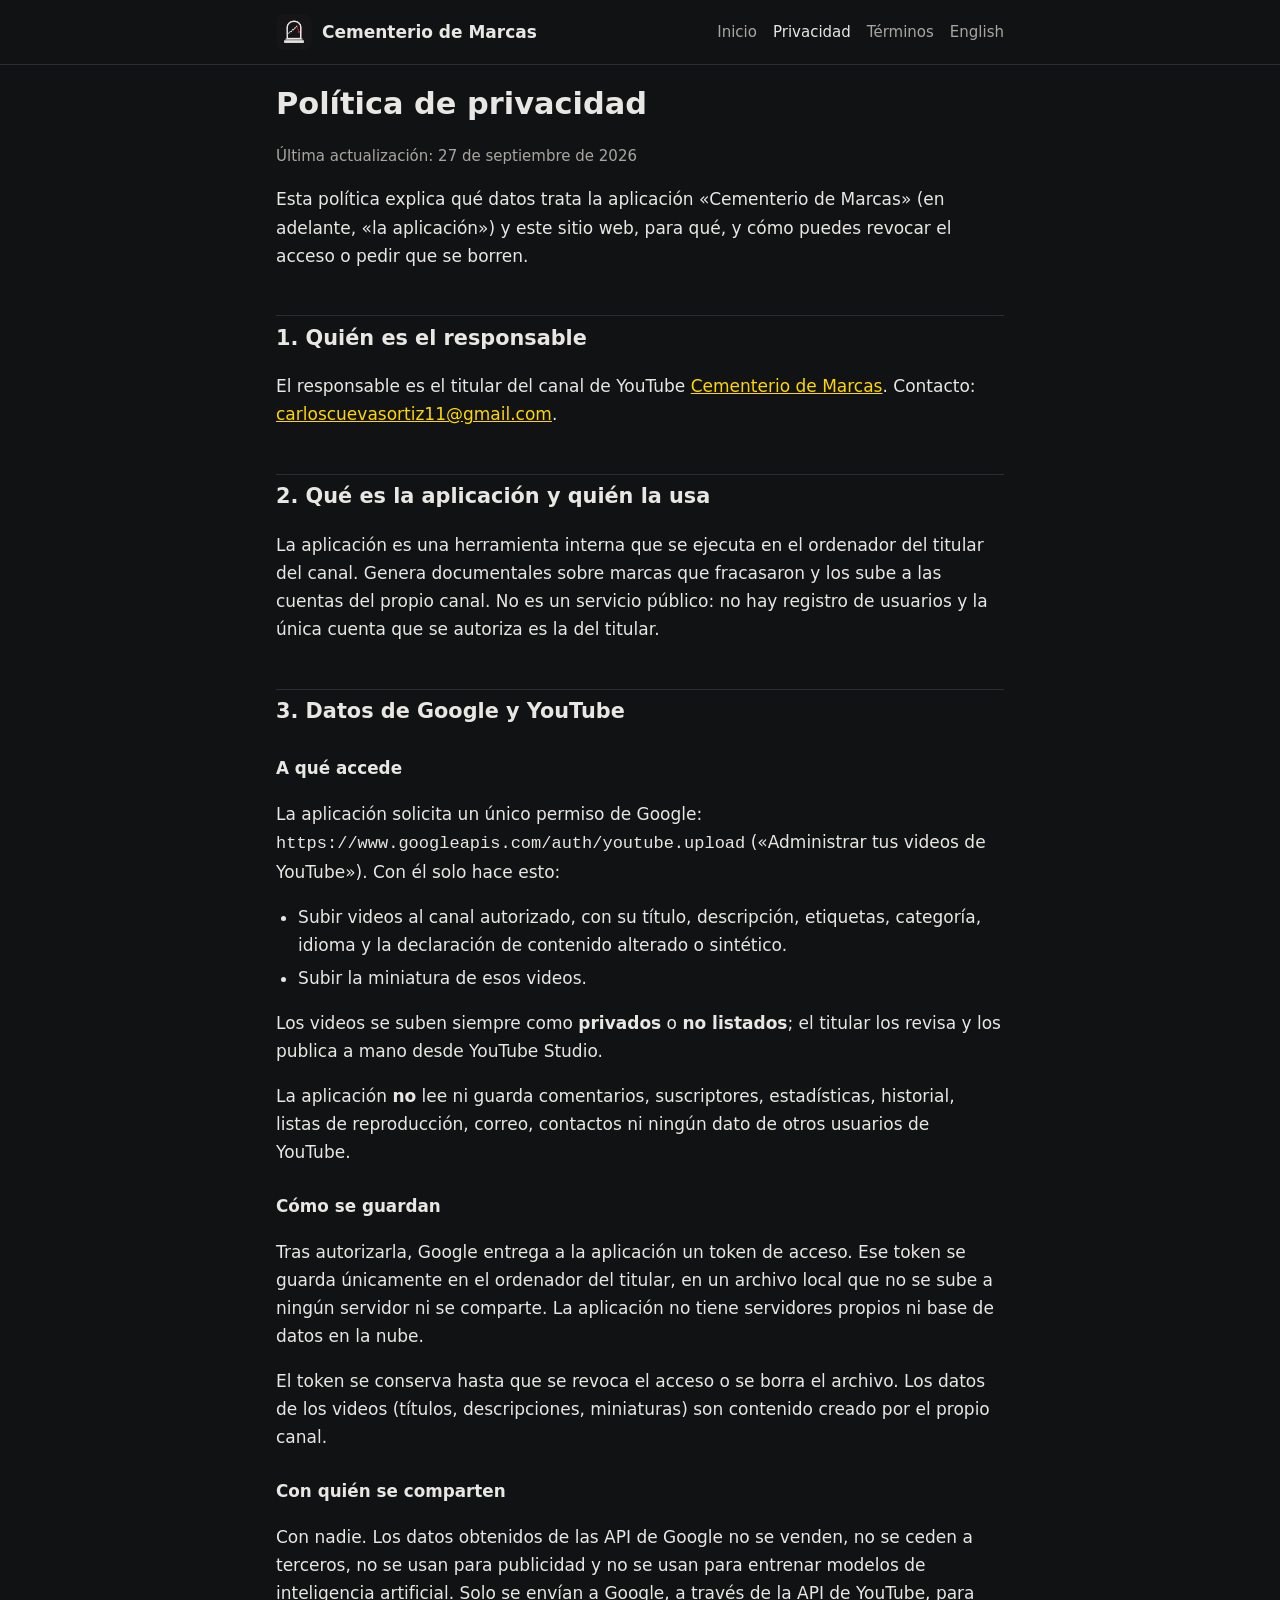
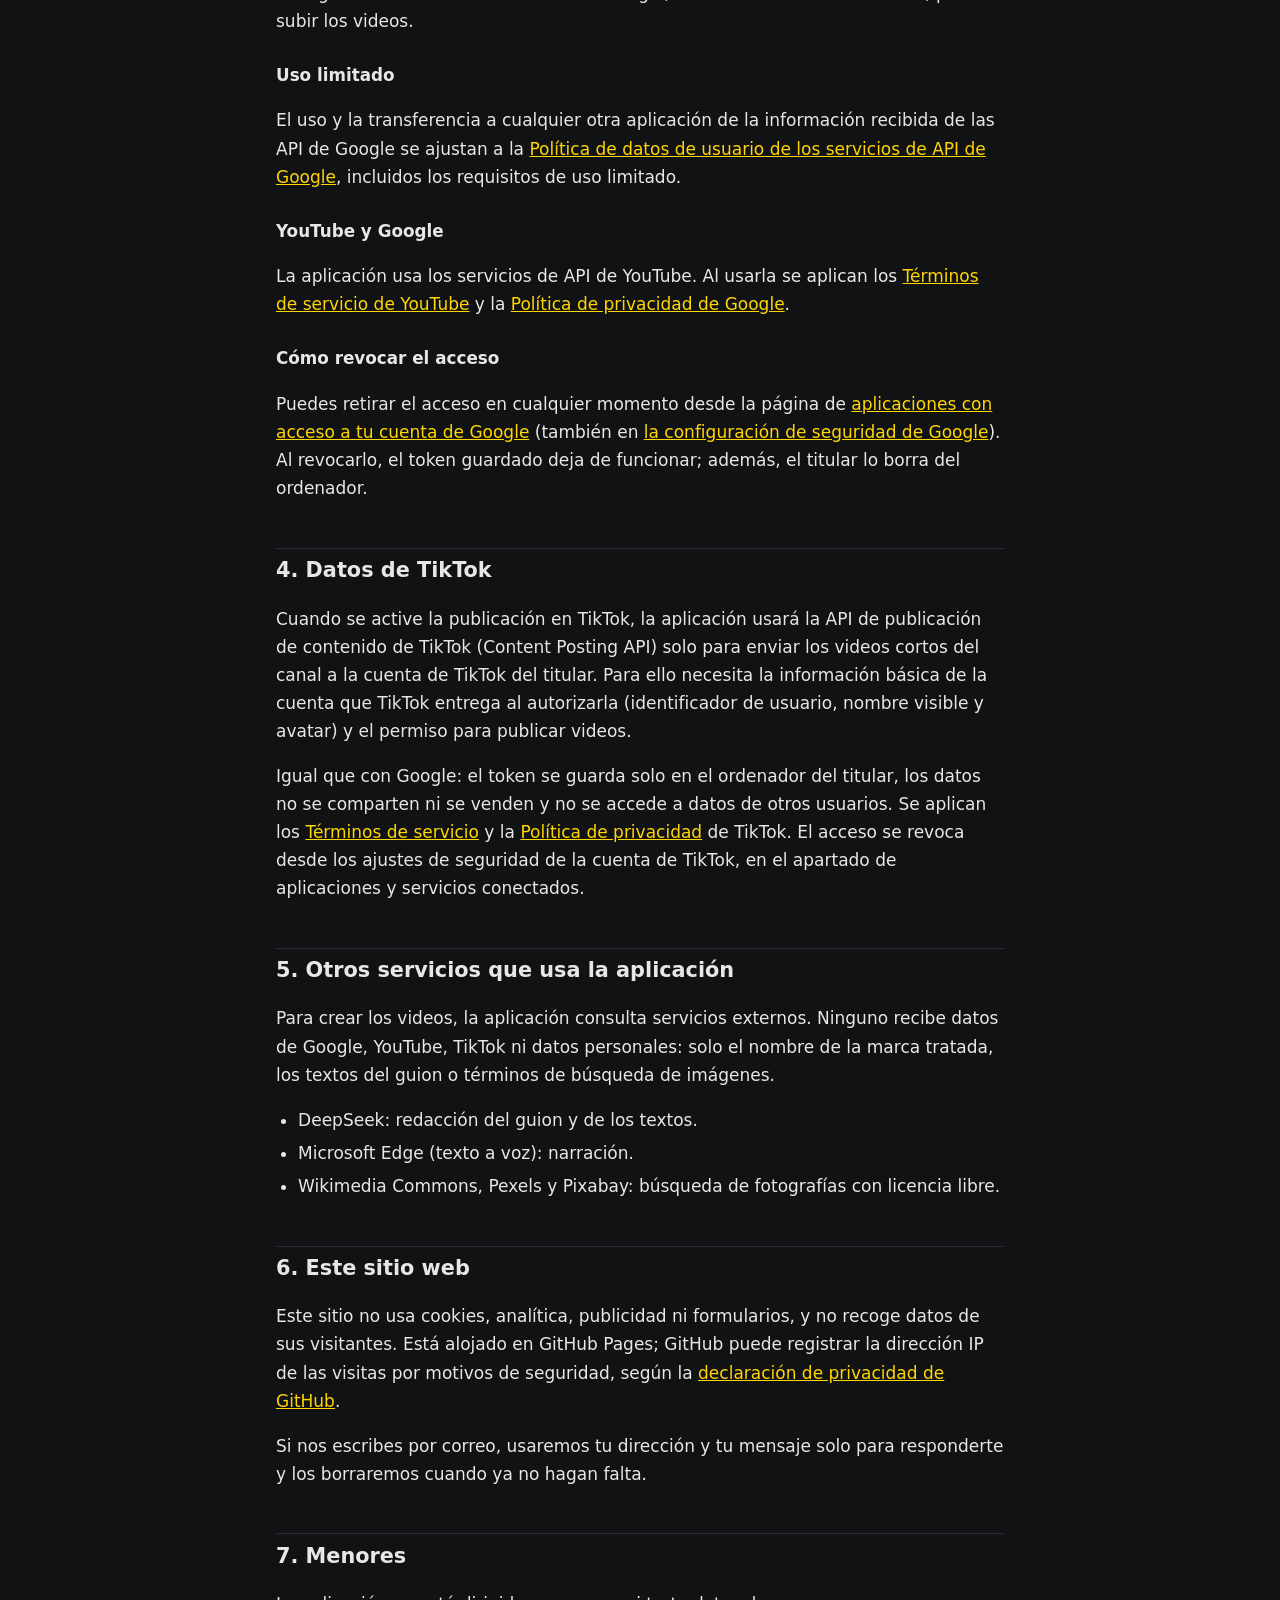
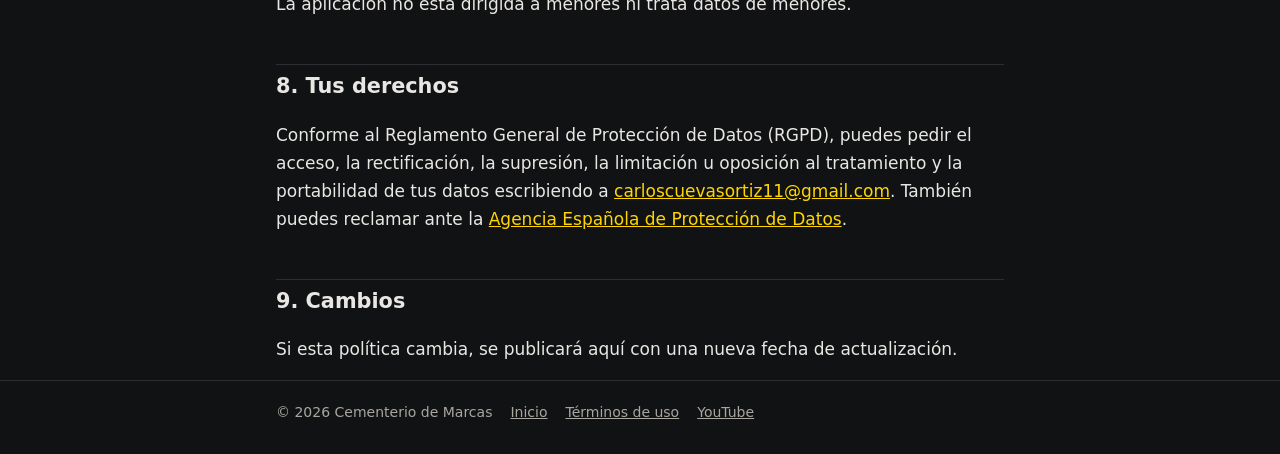
==== privacidad.html @ cc4b049f "Add files via upload" ====
<!DOCTYPE html>
<html lang="es">
<head>
  <meta charset="utf-8">
  <meta name="viewport" content="width=device-width, initial-scale=1">
  <title>Política de privacidad</title>
  <meta name="description" content="Política de privacidad de Cementerio de Marcas y de su aplicación de publicación en YouTube y TikTok.">
  <link rel="icon" href="favicon.png">
  <link rel="stylesheet" href="estilo.css">
</head>
<body>
<header>
  <div class="contenedor">
    <a class="marca" href="index.html"><img src="logo.png" alt="">Cementerio de Marcas</a>
    <nav>
      <a href="index.html">Inicio</a>
      <a href="privacidad.html" aria-current="page">Privacidad</a>
      <a href="terminos.html">Términos</a>
      <a href="en/privacy.html" lang="en">English</a>
    </nav>
  </div>
</header>

<main class="contenedor">
  <h1>Política de privacidad</h1>
  <p class="fecha">Última actualización: 27 de septiembre de 2026</p>

  <p>Esta política explica qué datos trata la aplicación «Cementerio de Marcas» (en adelante, «la aplicación») y este sitio web, para qué, y cómo puedes revocar el acceso o pedir que se borren.</p>

  <h2>1. Quién es el responsable</h2>
  <p>El responsable es el titular del canal de YouTube <a href="https://www.youtube.com/@cementeriodemarcas">Cementerio de Marcas</a>. Contacto: <a href="mailto:carloscuevasortiz11@gmail.com">carloscuevasortiz11@gmail.com</a>.</p>

  <h2>2. Qué es la aplicación y quién la usa</h2>
  <p>La aplicación es una herramienta interna que se ejecuta en el ordenador del titular del canal. Genera documentales sobre marcas que fracasaron y los sube a las cuentas del propio canal. No es un servicio público: no hay registro de usuarios y la única cuenta que se autoriza es la del titular.</p>

  <h2>3. Datos de Google y YouTube</h2>
  <h3>A qué accede</h3>
  <p>La aplicación solicita un único permiso de Google: <code>https://www.googleapis.com/auth/youtube.upload</code> («Administrar tus videos de YouTube»). Con él solo hace esto:</p>
  <ul>
    <li>Subir videos al canal autorizado, con su título, descripción, etiquetas, categoría, idioma y la declaración de contenido alterado o sintético.</li>
    <li>Subir la miniatura de esos videos.</li>
  </ul>
  <p>Los videos se suben siempre como <strong>privados</strong> o <strong>no listados</strong>; el titular los revisa y los publica a mano desde YouTube Studio.</p>
  <p>La aplicación <strong>no</strong> lee ni guarda comentarios, suscriptores, estadísticas, historial, listas de reproducción, correo, contactos ni ningún dato de otros usuarios de YouTube.</p>

  <h3>Cómo se guardan</h3>
  <p>Tras autorizarla, Google entrega a la aplicación un token de acceso. Ese token se guarda únicamente en el ordenador del titular, en un archivo local que no se sube a ningún servidor ni se comparte. La aplicación no tiene servidores propios ni base de datos en la nube.</p>
  <p>El token se conserva hasta que se revoca el acceso o se borra el archivo. Los datos de los videos (títulos, descripciones, miniaturas) son contenido creado por el propio canal.</p>

  <h3>Con quién se comparten</h3>
  <p>Con nadie. Los datos obtenidos de las API de Google no se venden, no se ceden a terceros, no se usan para publicidad y no se usan para entrenar modelos de inteligencia artificial. Solo se envían a Google, a través de la API de YouTube, para subir los videos.</p>

  <h3>Uso limitado</h3>
  <p>El uso y la transferencia a cualquier otra aplicación de la información recibida de las API de Google se ajustan a la <a href="https://developers.google.com/terms/api-services-user-data-policy">Política de datos de usuario de los servicios de API de Google</a>, incluidos los requisitos de uso limitado.</p>

  <h3>YouTube y Google</h3>
  <p>La aplicación usa los servicios de API de YouTube. Al usarla se aplican los <a href="https://www.youtube.com/t/terms">Términos de servicio de YouTube</a> y la <a href="https://policies.google.com/privacy">Política de privacidad de Google</a>.</p>

  <h3>Cómo revocar el acceso</h3>
  <p>Puedes retirar el acceso en cualquier momento desde la página de <a href="https://myaccount.google.com/permissions">aplicaciones con acceso a tu cuenta de Google</a> (también en <a href="https://security.google.com/settings/security/permissions">la configuración de seguridad de Google</a>). Al revocarlo, el token guardado deja de funcionar; además, el titular lo borra del ordenador.</p>

  <h2>4. Datos de TikTok</h2>
  <p>Cuando se active la publicación en TikTok, la aplicación usará la API de publicación de contenido de TikTok (Content Posting API) solo para enviar los videos cortos del canal a la cuenta de TikTok del titular. Para ello necesita la información básica de la cuenta que TikTok entrega al autorizarla (identificador de usuario, nombre visible y avatar) y el permiso para publicar videos.</p>
  <p>Igual que con Google: el token se guarda solo en el ordenador del titular, los datos no se comparten ni se venden y no se accede a datos de otros usuarios. Se aplican los <a href="https://www.tiktok.com/legal/terms-of-service">Términos de servicio</a> y la <a href="https://www.tiktok.com/legal/privacy-policy">Política de privacidad</a> de TikTok. El acceso se revoca desde los ajustes de seguridad de la cuenta de TikTok, en el apartado de aplicaciones y servicios conectados.</p>

  <h2>5. Otros servicios que usa la aplicación</h2>
  <p>Para crear los videos, la aplicación consulta servicios externos. Ninguno recibe datos de Google, YouTube, TikTok ni datos personales: solo el nombre de la marca tratada, los textos del guion o términos de búsqueda de imágenes.</p>
  <ul>
    <li>DeepSeek: redacción del guion y de los textos.</li>
    <li>Microsoft Edge (texto a voz): narración.</li>
    <li>Wikimedia Commons, Pexels y Pixabay: búsqueda de fotografías con licencia libre.</li>
  </ul>

  <h2>6. Este sitio web</h2>
  <p>Este sitio no usa cookies, analítica, publicidad ni formularios, y no recoge datos de sus visitantes. Está alojado en GitHub Pages; GitHub puede registrar la dirección IP de las visitas por motivos de seguridad, según la <a href="https://docs.github.com/es/site-policy/privacy-policies/github-general-privacy-statement">declaración de privacidad de GitHub</a>.</p>
  <p>Si nos escribes por correo, usaremos tu dirección y tu mensaje solo para responderte y los borraremos cuando ya no hagan falta.</p>

  <h2>7. Menores</h2>
  <p>La aplicación no está dirigida a menores ni trata datos de menores.</p>

  <h2>8. Tus derechos</h2>
  <p>Conforme al Reglamento General de Protección de Datos (RGPD), puedes pedir el acceso, la rectificación, la supresión, la limitación u oposición al tratamiento y la portabilidad de tus datos escribiendo a <a href="mailto:carloscuevasortiz11@gmail.com">carloscuevasortiz11@gmail.com</a>. También puedes reclamar ante la <a href="https://www.aepd.es">Agencia Española de Protección de Datos</a>.</p>

  <h2>9. Cambios</h2>
  <p>Si esta política cambia, se publicará aquí con una nueva fecha de actualización.</p>
</main>

<footer>
  <div class="contenedor">
    <span>© 2026 Cementerio de Marcas</span>
    <a href="index.html">Inicio</a>
    <a href="terminos.html">Términos de uso</a>
    <a href="https://www.youtube.com/@cementeriodemarcas">YouTube</a>
  </div>
</footer>
</body>
</html>
---- estilo.css ----
:root {
  --fondo: #111214;
  --panel: #1b1c20;
  --texto: #e9e7e3;
  --suave: #a9a6a0;
  --rojo: #e5212b;
  --amarillo: #ffd600;
  --borde: #2c2d33;
}

* { box-sizing: border-box; }

html { background: var(--fondo); }

body {
  margin: 0;
  background: var(--fondo);
  color: var(--texto);
  font: 17px/1.65 system-ui, -apple-system, "Segoe UI", Roboto, sans-serif;
  overflow-wrap: break-word;
}

code { overflow-wrap: anywhere; }

a { color: var(--amarillo); }
a:hover { color: #fff; }

.contenedor { max-width: 760px; margin: 0 auto; padding: 0 16px; }

header { border-bottom: 1px solid var(--borde); }
header .contenedor {
  display: flex; align-items: center; justify-content: space-between;
  gap: 12px; flex-wrap: wrap; padding: 14px 16px;
}
.marca { display: flex; align-items: center; gap: 10px; color: var(--texto); text-decoration: none; font-weight: 700; }
.marca img { width: 36px; height: 36px; border-radius: 8px; }
nav { display: flex; gap: 16px; flex-wrap: wrap; font-size: 15px; }
nav a { color: var(--suave); text-decoration: none; }
nav a:hover, nav a[aria-current="page"] { color: var(--texto); }

main { padding: 32px 0 56px; }

.portada { text-align: center; padding: 24px 0 8px; }
.portada img { width: 160px; height: 160px; border-radius: 28px; }
.portada h1 { font-size: 2.2rem; line-height: 1.2; margin: 18px 0 8px; }
.portada p { color: var(--suave); font-size: 1.1rem; margin: 0 auto; max-width: 560px; }

.boton {
  display: inline-block; margin-top: 22px; padding: 11px 22px; border-radius: 999px;
  background: var(--rojo); color: #fff; font-weight: 700; text-decoration: none;
}
.boton:hover { background: #c81a23; color: #fff; }

h1 { font-size: 1.9rem; line-height: 1.25; }
h2 { font-size: 1.3rem; margin-top: 2.2em; padding-top: 0.2em; border-top: 1px solid var(--borde); }
h3 { font-size: 1.05rem; margin-top: 1.6em; }

.tarjeta {
  background: var(--panel); border: 1px solid var(--borde); border-radius: 12px;
  padding: 4px 20px; margin: 24px 0;
}

.fecha { color: var(--suave); font-size: 15px; }

ul { padding-left: 1.3em; }
li { margin: 0.3em 0; }

footer { border-top: 1px solid var(--borde); color: var(--suave); font-size: 14px; }
footer .contenedor { padding: 20px 16px 32px; display: flex; flex-wrap: wrap; gap: 8px 18px; }
footer a { color: var(--suave); }

@media (max-width: 480px) {
  body { font-size: 16px; }
  .portada h1 { font-size: 1.8rem; }
  h1 { font-size: 1.6rem; }
}
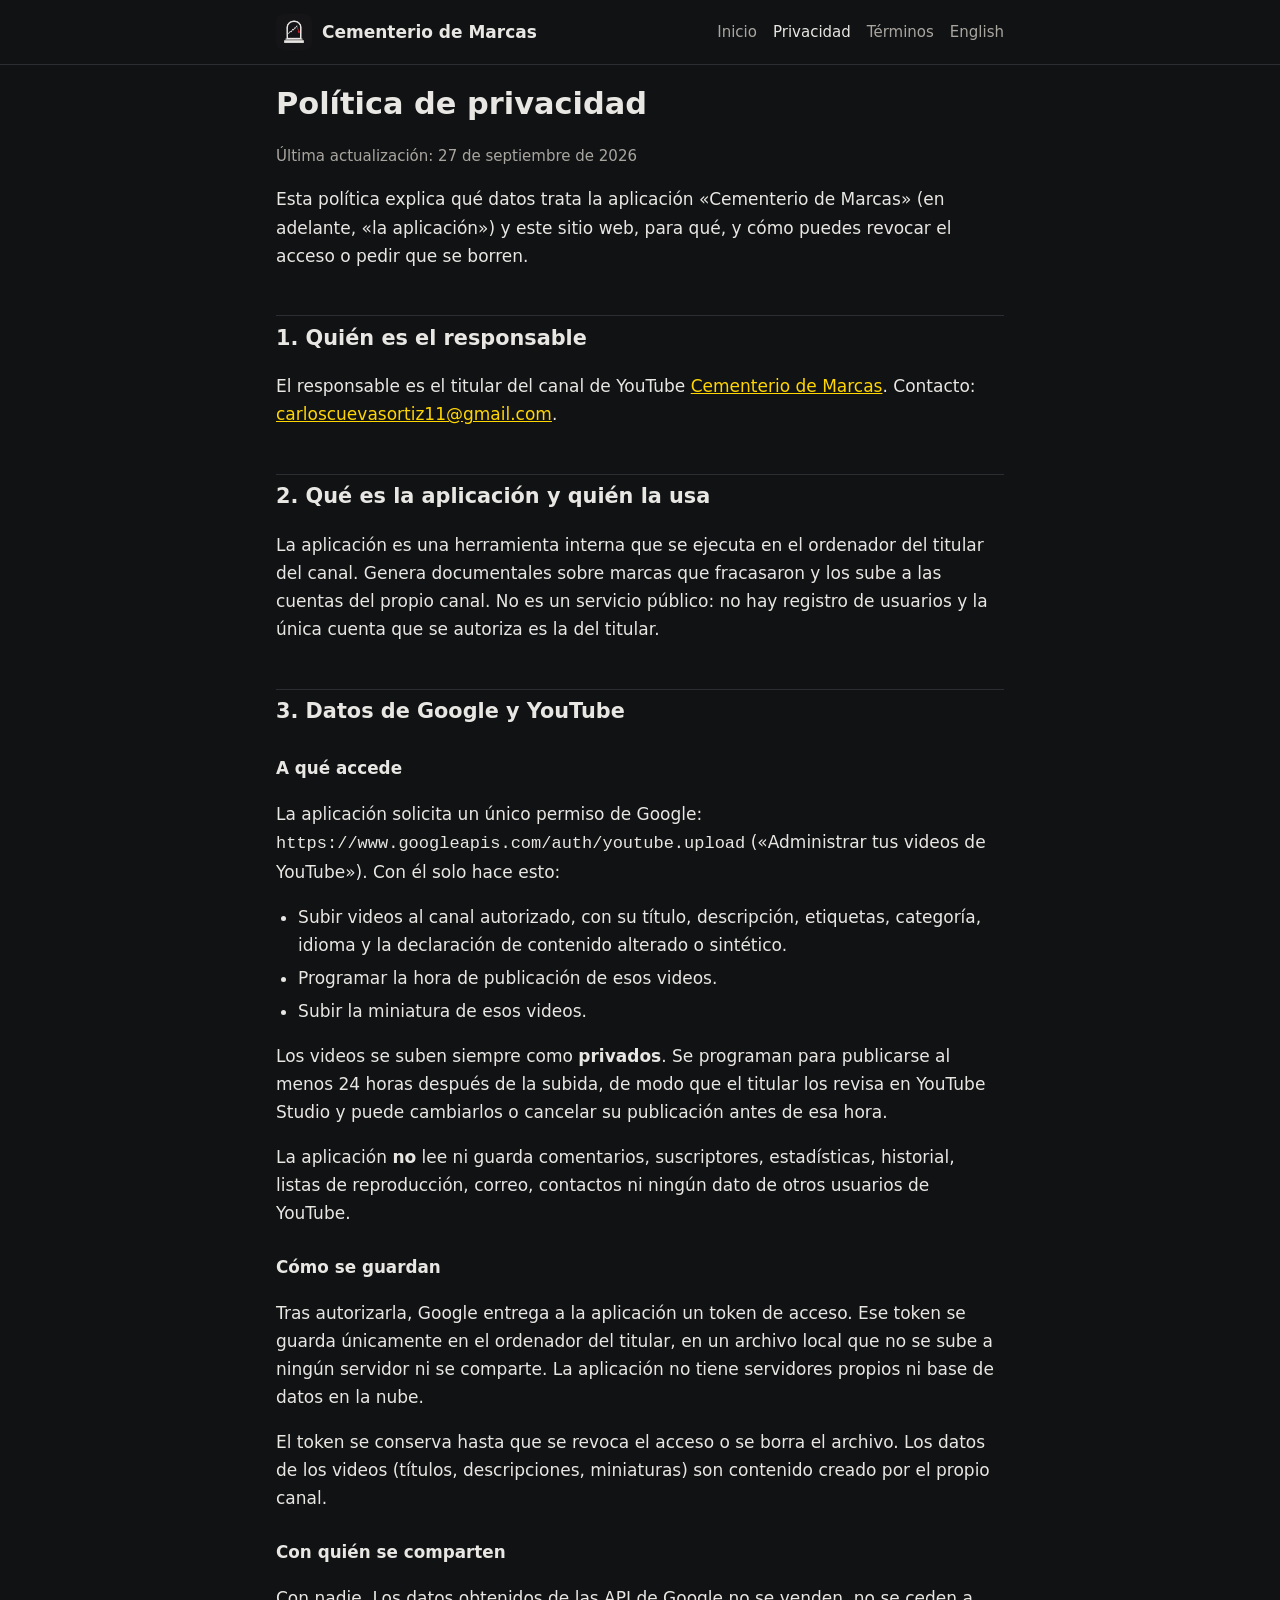
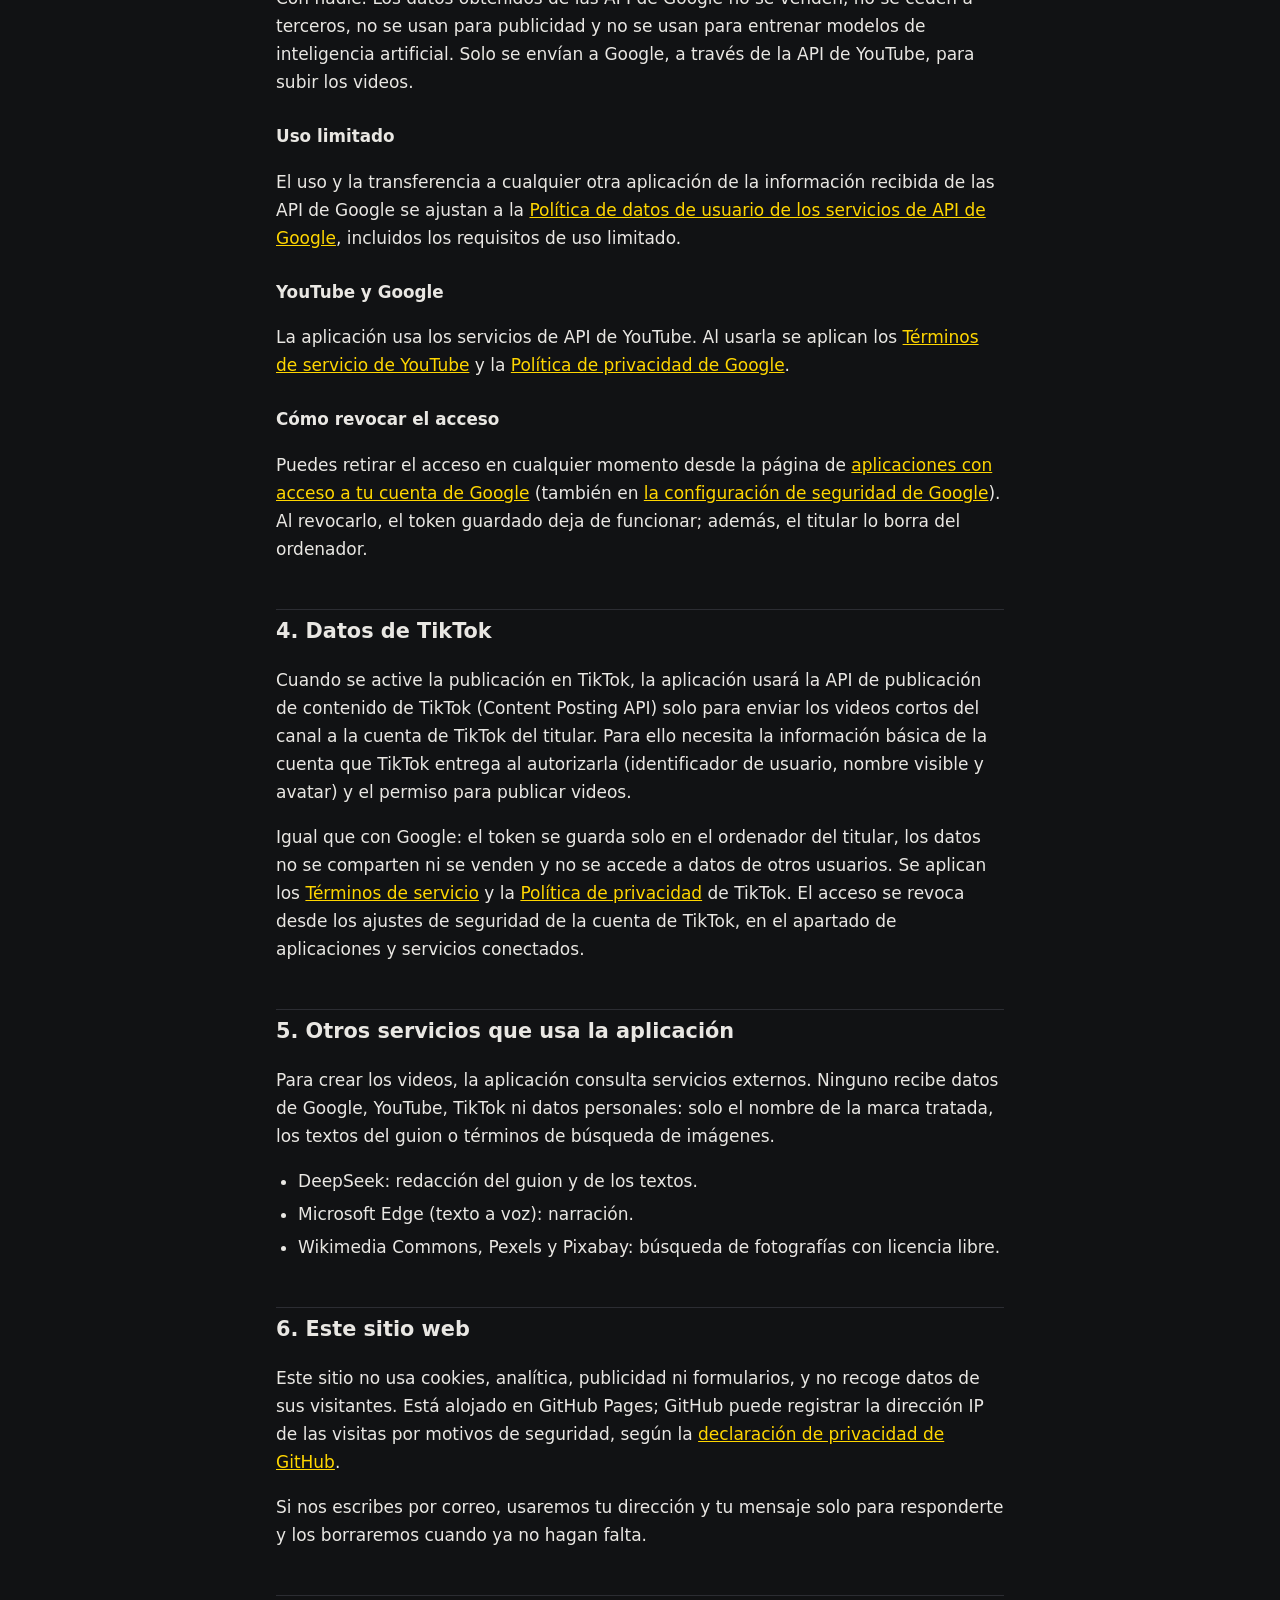
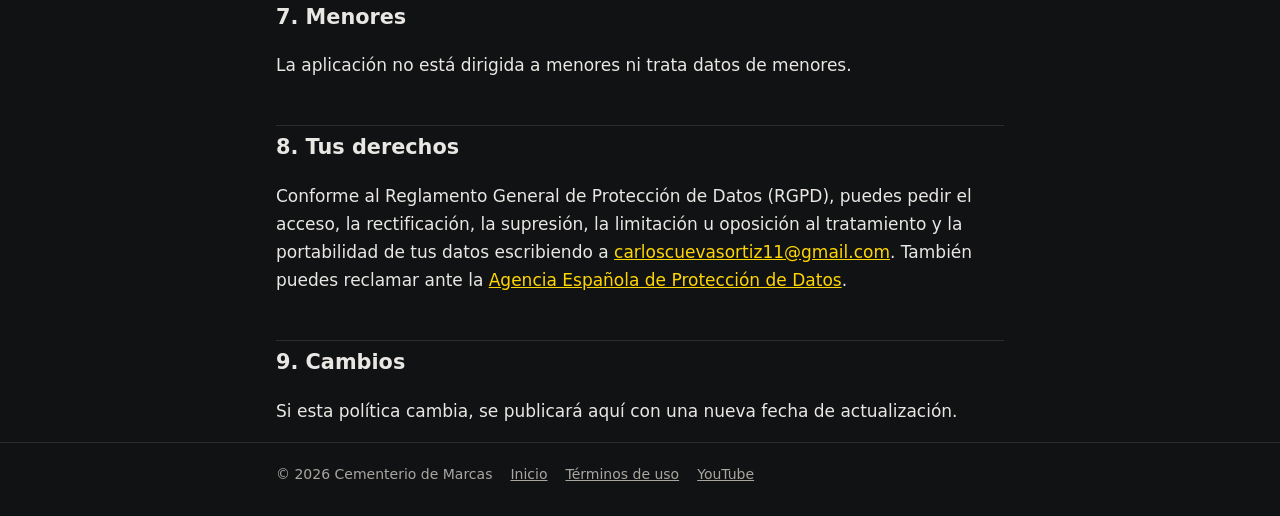
==== commit 9d9b3854: "Add files via upload" ====
--- a/privacidad.html
+++ b/privacidad.html
@@ -38,9 +38,10 @@
   <p>La aplicación solicita un único permiso de Google: <code>https://www.googleapis.com/auth/youtube.upload</code> («Administrar tus videos de YouTube»). Con él solo hace esto:</p>
   <ul>
     <li>Subir videos al canal autorizado, con su título, descripción, etiquetas, categoría, idioma y la declaración de contenido alterado o sintético.</li>
+    <li>Programar la hora de publicación de esos videos.</li>
     <li>Subir la miniatura de esos videos.</li>
   </ul>
-  <p>Los videos se suben siempre como <strong>privados</strong> o <strong>no listados</strong>; el titular los revisa y los publica a mano desde YouTube Studio.</p>
+  <p>Los videos se suben siempre como <strong>privados</strong>. Se programan para publicarse al menos 24 horas después de la subida, de modo que el titular los revisa en YouTube Studio y puede cambiarlos o cancelar su publicación antes de esa hora.</p>
   <p>La aplicación <strong>no</strong> lee ni guarda comentarios, suscriptores, estadísticas, historial, listas de reproducción, correo, contactos ni ningún dato de otros usuarios de YouTube.</p>
 
   <h3>Cómo se guardan</h3>
